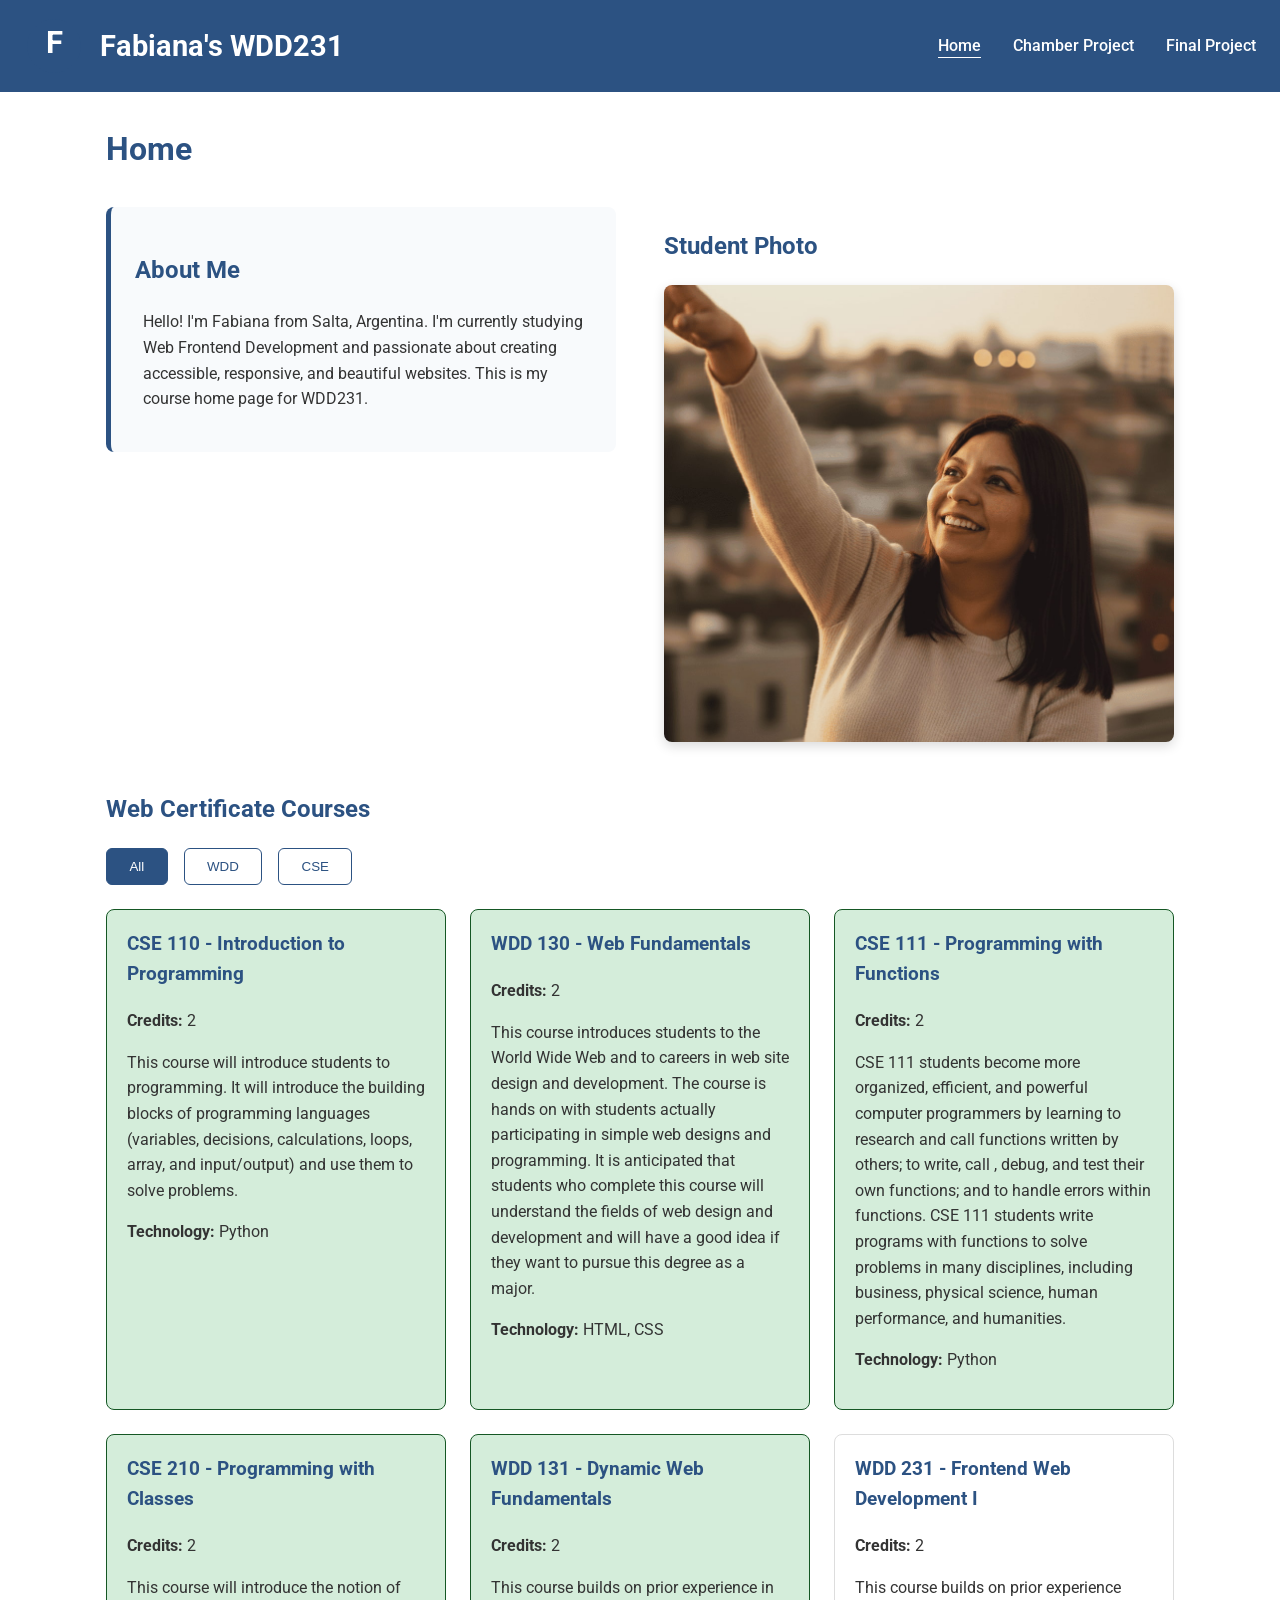
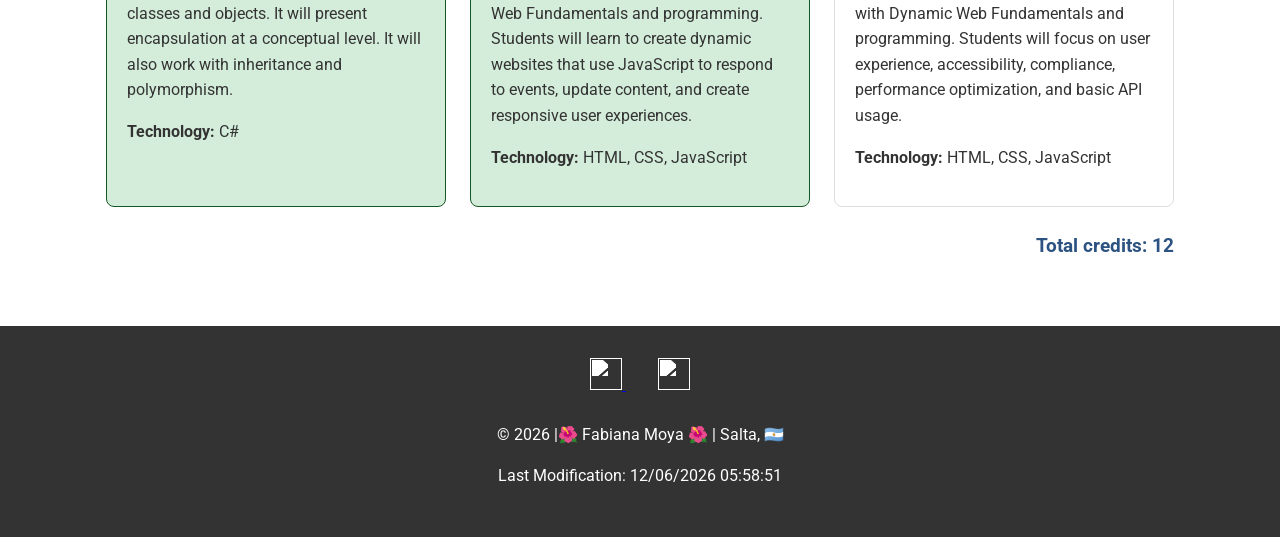
==== index.html @ d5bc4a06 "w1 course homepage" ====
<!DOCTYPE html>
<html lang="en">

<head>
    <meta charset="UTF-8">
    <meta name="viewport" content="width=device-width, initial-scale=1.0">
    <meta name="description" content="Fabiana's course home page for WDD231 - Frontend Web Development I">
    <meta name="author" content="Fabiana">
    <title>Home | WDD231 - Fabiana</title>

    <!-- Google Fonts -->
    <link rel="preconnect" href="https://fonts.googleapis.com">
    <link rel="preconnect" href="https://fonts.gstatic.com" crossorigin>
    <link href="https://fonts.googleapis.com/css2?family=Roboto:wght@300;400;700&display=swap" rel="stylesheet">


    <link rel="stylesheet" href="styles/main.css">

    <script defer src="scripts/date.js"></script>
    <script defer src="scripts/navigation.js"></script>
    <script defer src="scripts/courses.js"></script>
</head>

<body>
    <header>
        <div class="logo-container">
            <svg class="logo" width="60" height="60" viewBox="0 0 100 100" xmlns="http://www.w3.org/2000/svg">
                <circle cx="50" cy="50" r="45" fill="#2c5282" />
                <text x="50" y="62" font-size="52" text-anchor="middle" fill="white" font-weight="bold">F</text>
            </svg>
            <span class="site-title">Fabiana's WDD231</span>
        </div>

        <button class="hamburger" aria-label="Toggle navigation menu" aria-expanded="false">
            <span></span>
            <span></span>
            <span></span>
        </button>

        <nav aria-label="Main navigation">
            <ul>
                <li><a href="index.html" class="active">Home</a></li>
                <li><a href="chamber/index.html">Chamber Project</a></li>
                <li><a href="final-project/index.html">Final Project</a></li>
            </ul>
        </nav>
    </header>

    <main>
        <h1>Home</h1>

        <!-- About Me + Student Photo – side by side on larger screens -->
        <div class="intro-grid">
            <section class="about-me">
                <h2>About Me</h2>
                <p>Hello! I'm Fabiana from Salta, Argentina. I'm currently studying Web Frontend Development and
                    passionate about creating accessible, responsive, and beautiful websites. This is my course home
                    page for WDD231.</p>
            </section>

            <section class="student-photo">
                <h2>Student Photo</h2>
                <img src="images/student-photo.jpg" alt="Fabiana - WDD231 student portrait" width="400" height="500"
                    loading="lazy">
            </section>
        </div>

        <section class="courses-section">
            <h2>Web Certificate Courses</h2>

            <div class="filter-buttons">
                <button data-filter="all" class="active">All</button>
                <button data-filter="WDD">WDD</button>
                <button data-filter="CSE">CSE</button>
            </div>

            <div class="course-list" id="courseList"></div>

            <p class="total-credits">Total credits: <span id="totalCredits">0</span></p>
        </section>
    </main>

    <footer>
        <div class="social-links">
            <a href="https://github.com/fabym93" target="_blank" rel="noopener" aria-label="GitHub">
                <img src="https://cdn-icons-png.flaticon.com/512/25/25231.png" alt="" width="32" height="32"
                    loading="lazy">
            </a>
            <a href="https://www.linkedin.com/in/fabym93/" target="_blank" rel="noopener" aria-label="LinkedIn">
                <img src="https://cdn-icons-png.flaticon.com/512/174/174857.png" alt="" width="32" height="32"
                    loading="lazy">
            </a>
        </div>

        <p>&copy; <span id="currentyear"></span> |🌺 Fabiana Moya 🌺 | Salta, 🇦🇷</p>
        <p id="lastModified">Last Modification: </p>
    </footer>
</body>

</html>
---- styles/main.css ----
* {
    box-sizing: border-box;
}

body {
    font-family: 'Roboto', sans-serif;
    margin: 0;
    line-height: 1.6;
    color: #333;
    background-color: #fff;
}

/* ========================
   Header
======================== */
header {
    background: #2c5282;
    color: white;
    padding: 1rem 1.5rem;
    display: flex;
    justify-content: space-between;
    align-items: center;
    flex-wrap: wrap;
    position: relative;
}

.logo-container {
    display: flex;
    align-items: center;
    gap: 1rem;
}

.logo {
    flex-shrink: 0;
}

.site-title {
    font-size: 1.8rem;
    font-weight: 700;
}

/* Hamburger menu button */
.hamburger {
    display: none;
    flex-direction: column;
    gap: 6px;
    background: none;
    border: none;
    cursor: pointer;
    padding: 0.5rem;
}

.hamburger span {
    width: 30px;
    height: 4px;
    background: white;
    border-radius: 2px;
    transition: all 0.3s ease;
}

/* Navigation */
nav ul {
    display: flex;
    list-style: none;
    gap: 2rem;
    margin: 0;
    padding: 0;
}

nav a {
    color: white;
    text-decoration: none;
    font-weight: 500;
    padding: 0.5rem 0;
    transition: all 0.2s;
}

nav a:hover,
nav a.active {
    text-decoration: underline;
    text-underline-offset: 6px;
}

/* ========================
   Main content
======================== */
main {
    max-width: 1100px;
    margin: 2rem auto;
    padding: 0 1rem;
}

h1,
h2 {
    color: #2c5282;
}

h1 {
    margin-top: 1.5rem;
    margin-bottom: 2rem;
}

/* Intro section: About Me (left) + Student Photo (right) */
.intro-grid {
    display: grid;
    grid-template-columns: 1fr;
    gap: 2rem;
    margin: 2rem 0;
}

.about-me {
    background: #f8fafc;
    padding: 1.5rem;
    border-radius: 8px;
    border-left: 5px solid #2c5282;
}

.student-photo img {
    width: 100%;
    height: auto;
    border-radius: 8px;
    box-shadow: 0 4px 12px rgba(0, 0, 0, 0.15);
    display: block;
}

/* Courses section */
.courses-section {
    margin-top: 3rem;
}

.filter-buttons {
    display: flex;
    gap: 1rem;
    margin-bottom: 1.5rem;
    flex-wrap: wrap;
}

.filter-buttons button {
    padding: 0.6rem 1.4rem;
    border: 1px solid #2c5282;
    background: white;
    color: #2c5282;
    border-radius: 6px;
    cursor: pointer;
    font-weight: 500;
    transition: all 0.2s;
}

.filter-buttons button:hover,
.filter-buttons button.active {
    background: #2c5282;
    color: white;
}

.course-list {
    display: grid;
    grid-template-columns: 1fr;
    gap: 1.5rem;
}

.course-card {
    padding: 1.25rem;
    background: white;
    border: 1px solid #ddd;
    border-radius: 8px;
    transition: transform 0.15s, box-shadow 0.15s;
}

.course-card:hover {
    transform: translateY(-4px);
    box-shadow: 0 6px 16px rgba(0, 0, 0, 0.12);
}

.course-card.completed {
    background: #d4edda;
    border-color: #155724;
}

.course-card h3 {
    margin-top: 0;
    color: #2c5282;
}

.total-credits {
    font-weight: bold;
    font-size: 1.2rem;
    margin-top: 1.5rem;
    text-align: right;
    color: #2c5282;
}

/* ========================
   Footer
======================== */
footer {
    background: #333;
    color: white;
    text-align: center;
    padding: 2rem 1rem;
    margin-top: 4rem;
}

.social-links {
    margin-bottom: 1.5rem;
}

.social-links a {
    margin: 0 1rem;
}

.social-links img {
    filter: brightness(0) invert(1);
    width: 32px;
    height: 32px;
    transition: transform 0.2s;
}

.social-links a:hover img {
    transform: scale(1.15);
}

/* ========================
   Responsive design
======================== */

/* Hamburger menu + mobile navigation */
@media (max-width: 768px) {
    .hamburger {
        display: flex;
    }

    nav ul {
        display: none;
        flex-direction: column;
        width: 100%;
        background: #2c5282;
        position: absolute;
        top: 100%;
        left: 0;
        padding: 1rem;
        z-index: 100;
    }

    nav.active ul {
        display: flex;
    }

    nav a {
        padding: 0.8rem;
        display: block;
    }

    /* Animated hamburger when open */
    .hamburger[aria-expanded="true"] span:nth-child(1) {
        transform: rotate(45deg) translate(8px, 8px);
    }

    .hamburger[aria-expanded="true"] span:nth-child(2) {
        opacity: 0;
    }

    .hamburger[aria-expanded="true"] span:nth-child(3) {
        transform: rotate(-45deg) translate(7px, -7px);
    }
}

/* Two-column layout on medium/large screens */
@media (min-width: 769px) {
    .intro-grid {
        grid-template-columns: 1fr 1fr;
        align-items: start;
        gap: 3rem;
    }

    .course-list {
        grid-template-columns: repeat(auto-fit, minmax(340px, 1fr));
    }

    .about-me p,
    .student-photo p {
        padding: 0 0.5rem;
    }
}

/* Prevent text from touching edges on very small screens */
@media (max-width: 480px) {
    main {
        padding: 0 1rem;
    }

    .about-me,
    .student-photo {
        padding: 1rem;
    }
}
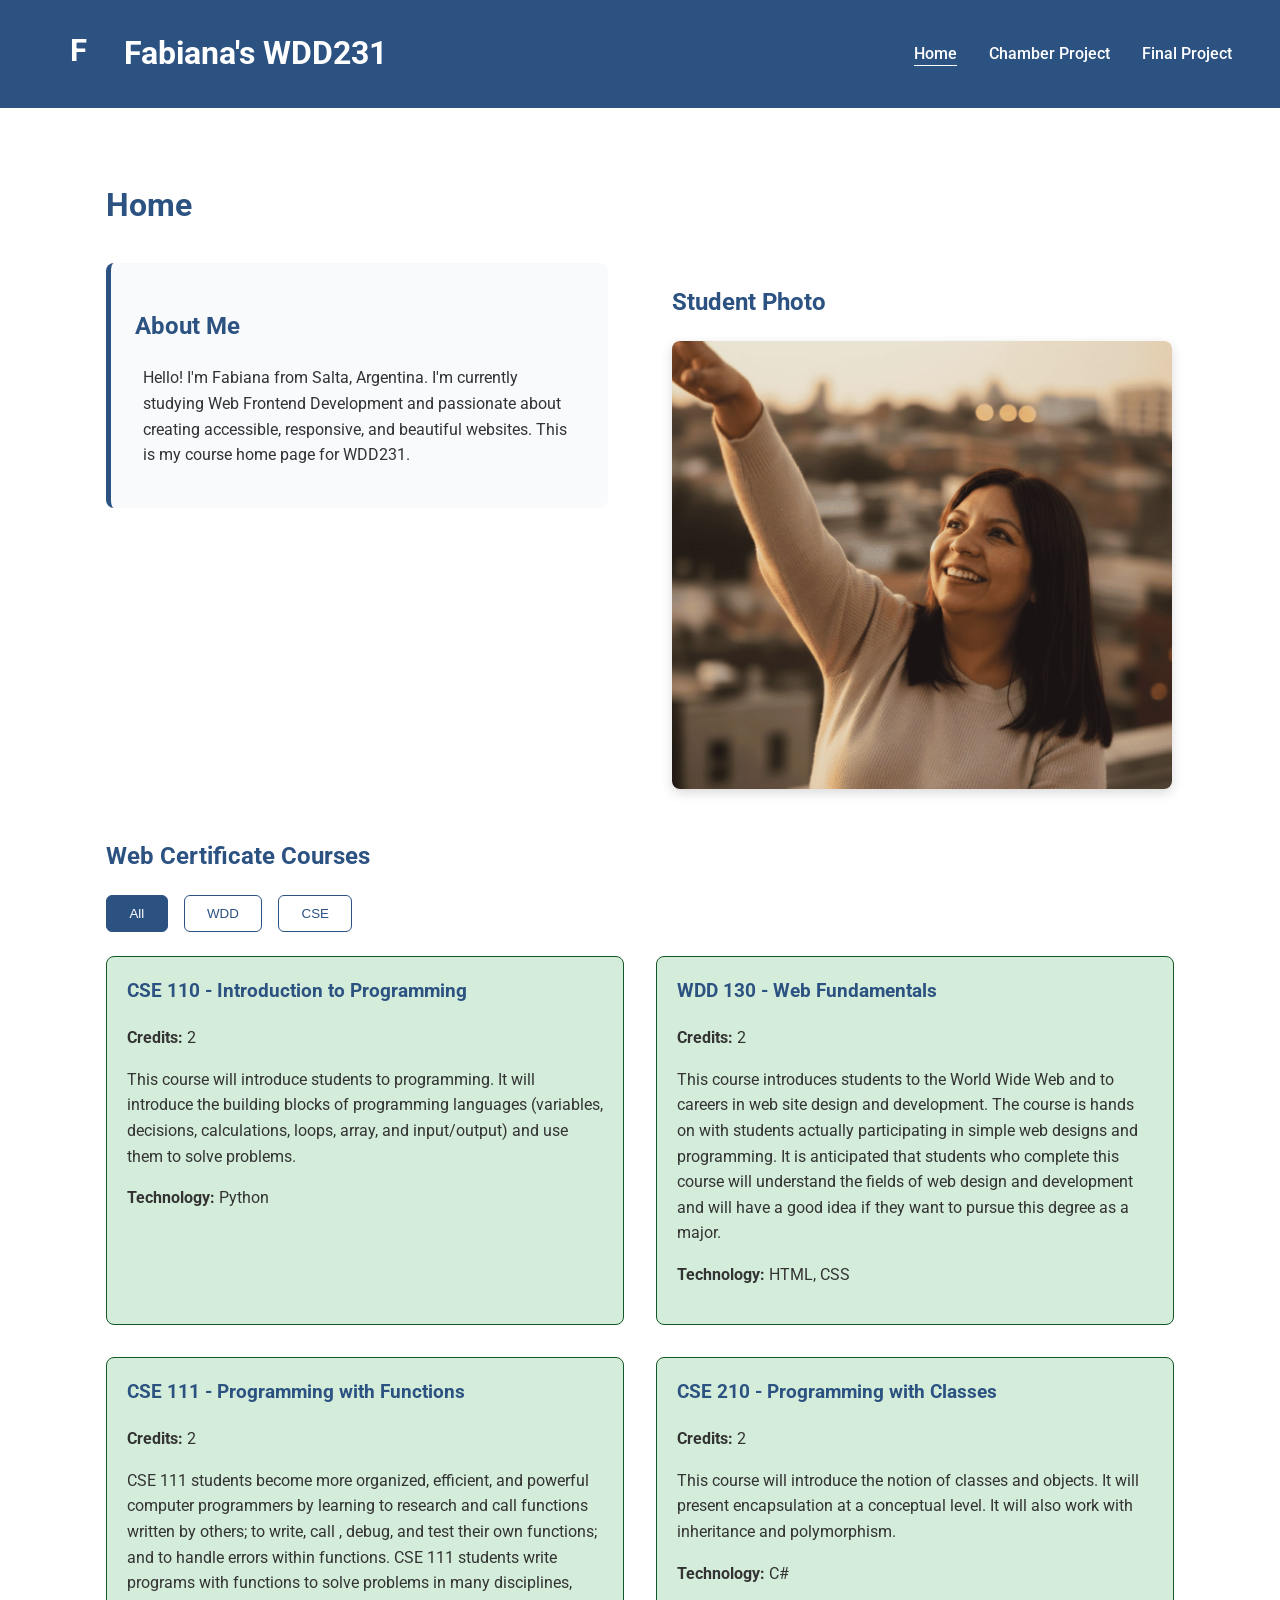
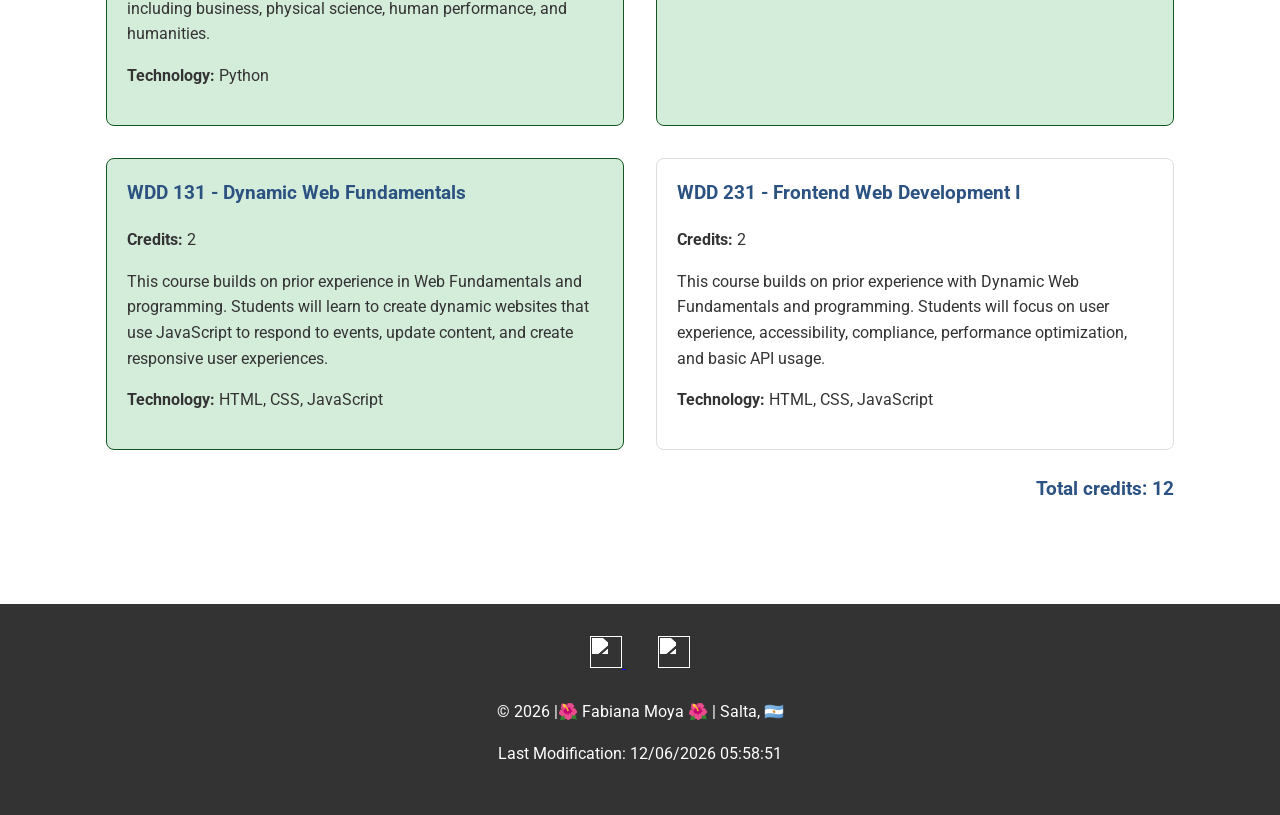
==== commit 4e3d95d4: "coursehomepage" ====
--- a/index.html
+++ b/index.html
@@ -14,7 +14,8 @@
     <link href="https://fonts.googleapis.com/css2?family=Roboto:wght@300;400;700&display=swap" rel="stylesheet">
 
 
-    <link rel="stylesheet" href="styles/main.css">
+    <link rel="stylesheet" href="styles/small.css">
+    <link rel="stylesheet" href="styles/larger.css">
 
     <script defer src="scripts/date.js"></script>
     <script defer src="scripts/navigation.js"></script>
--- a/styles/small.css
+++ b/styles/small.css
@@ -0,0 +1,193 @@
+/* small.css - Base styles (mobile-first) no media queries here */
+
+* {
+  box-sizing: border-box;
+}
+
+body {
+  font-family: 'Roboto', sans-serif;
+  margin: 0;
+  line-height: 1.6;
+  color: #333;
+  background-color: #fff;
+}
+
+header {
+  background: #2c5282;
+  color: white;
+  padding: 1rem 1.5rem;
+  display: flex;
+  justify-content: space-between;
+  align-items: center;
+  flex-wrap: wrap;
+  position: relative;
+}
+
+.logo-container {
+  display: flex;
+  align-items: center;
+  gap: 1rem;
+}
+
+.logo {
+  flex-shrink: 0;
+}
+
+.site-title {
+  font-size: 1.6rem;
+  font-weight: 700;
+}
+
+/* Hamburger is visible by default on mobile */
+.hamburger {
+  display: flex;
+  flex-direction: column;
+  gap: 6px;
+  background: none;
+  border: none;
+  cursor: pointer;
+  padding: 0.5rem;
+}
+
+.hamburger span {
+  width: 30px;
+  height: 4px;
+  background: white;
+  border-radius: 2px;
+  transition: all 0.3s ease;
+}
+
+nav ul {
+  display: none;          /* hidden by default on mobile */
+  list-style: none;
+  padding: 0;
+  margin: 1rem 0;
+  width: 100%;
+}
+
+nav.active ul {
+  display: block;
+}
+
+nav a {
+  color: white;
+  text-decoration: none;
+  font-weight: 500;
+  display: block;
+  padding: 0.8rem 1rem;
+}
+
+main {
+  padding: 1rem;
+  max-width: 100%;
+}
+
+h1, h2 {
+  color: #2c5282;
+}
+
+h1 {
+  margin: 1.5rem 0 1rem;
+}
+
+.intro-grid {
+  display: flex;
+  flex-direction: column;
+  gap: 2rem;
+  margin: 2rem 0;
+}
+
+.about-me {
+  background: #f8fafc;
+  padding: 1.5rem;
+  border-radius: 8px;
+  border-left: 5px solid #2c5282;
+}
+
+.student-photo img {
+  width: 100%;
+  height: auto;
+  border-radius: 8px;
+  box-shadow: 0 4px 12px rgba(0,0,0,0.15);
+  display: block;
+}
+
+.courses-section {
+  margin-top: 3rem;
+}
+
+.filter-buttons {
+  display: flex;
+  gap: 1rem;
+  margin-bottom: 1.5rem;
+  flex-wrap: wrap;
+}
+
+.filter-buttons button {
+  padding: 0.6rem 1.4rem;
+  border: 1px solid #2c5282;
+  background: white;
+  color: #2c5282;
+  border-radius: 6px;
+  cursor: pointer;
+  font-weight: 500;
+}
+
+.filter-buttons button.active,
+.filter-buttons button:hover {
+  background: #2c5282;
+  color: white;
+}
+
+.course-list {
+  display: flex;
+  flex-direction: column;
+  gap: 1.5rem;
+}
+
+.course-card {
+  padding: 1.25rem;
+  background: white;
+  border: 1px solid #ddd;
+  border-radius: 8px;
+}
+
+.course-card.completed {
+  background: #d4edda;
+  border-color: #155724;
+}
+
+.course-card h3 {
+  margin-top: 0;
+  color: #2c5282;
+}
+
+.total-credits {
+  font-weight: bold;
+  font-size: 1.2rem;
+  margin-top: 1.5rem;
+  text-align: right;
+  color: #2c5282;
+}
+
+footer {
+  background: #333;
+  color: white;
+  text-align: center;
+  padding: 2rem 1rem;
+  margin-top: 4rem;
+}
+
+.social-links {
+  margin-bottom: 1.5rem;
+}
+
+.social-links a {
+  margin: 0 1rem;
+}
+
+.social-links img {
+  filter: brightness(0) invert(1);
+  width: 32px;
+  height: 32px;
+}
--- a/styles/larger.css
+++ b/styles/larger.css
@@ -0,0 +1,83 @@
+/* larger.css - Styles for larger screens + required media queries */
+
+/* Medium screens and up (tablets, desktops) */
+@media (min-width: 768px) {
+
+    header {
+        padding: 1rem 2rem;
+        flex-wrap: nowrap;
+    }
+
+    .hamburger {
+        display: none;
+        /* hide hamburger on larger screens */
+    }
+
+    nav ul {
+        display: flex !important;
+        /* show horizontal menu */
+        flex-direction: row;
+        gap: 2rem;
+        margin: 0;
+        width: auto;
+    }
+
+    nav a {
+        padding: 0.5rem 0;
+        display: inline-block;
+    }
+
+    nav a:hover,
+    nav a.active {
+        text-decoration: underline;
+        text-underline-offset: 6px;
+    }
+
+    .intro-grid {
+        display: grid;
+        grid-template-columns: 1fr 1fr;
+        gap: 3rem;
+        align-items: start;
+    }
+
+    main {
+        max-width: 1100px;
+        margin: 2rem auto;
+    }
+
+    .course-list {
+        display: grid;
+        grid-template-columns: repeat(auto-fit, minmax(340px, 1fr));
+        gap: 2rem;
+    }
+
+    .student-photo img {
+        max-width: 450px;
+        height: auto;
+    }
+
+    .about-me p,
+    .student-photo p {
+        padding: 0 0.5rem;
+    }
+}
+
+/* Optional: extra tweaks for very large screens */
+@media (min-width: 1024px) {
+
+    .intro-grid {
+        gap: 4rem;
+    }
+
+    .student-photo img {
+        max-width: 500px;
+    }
+
+    header {
+        padding: 1.5rem 3rem;
+    }
+
+    .site-title {
+        font-size: 2rem;
+    }
+}
